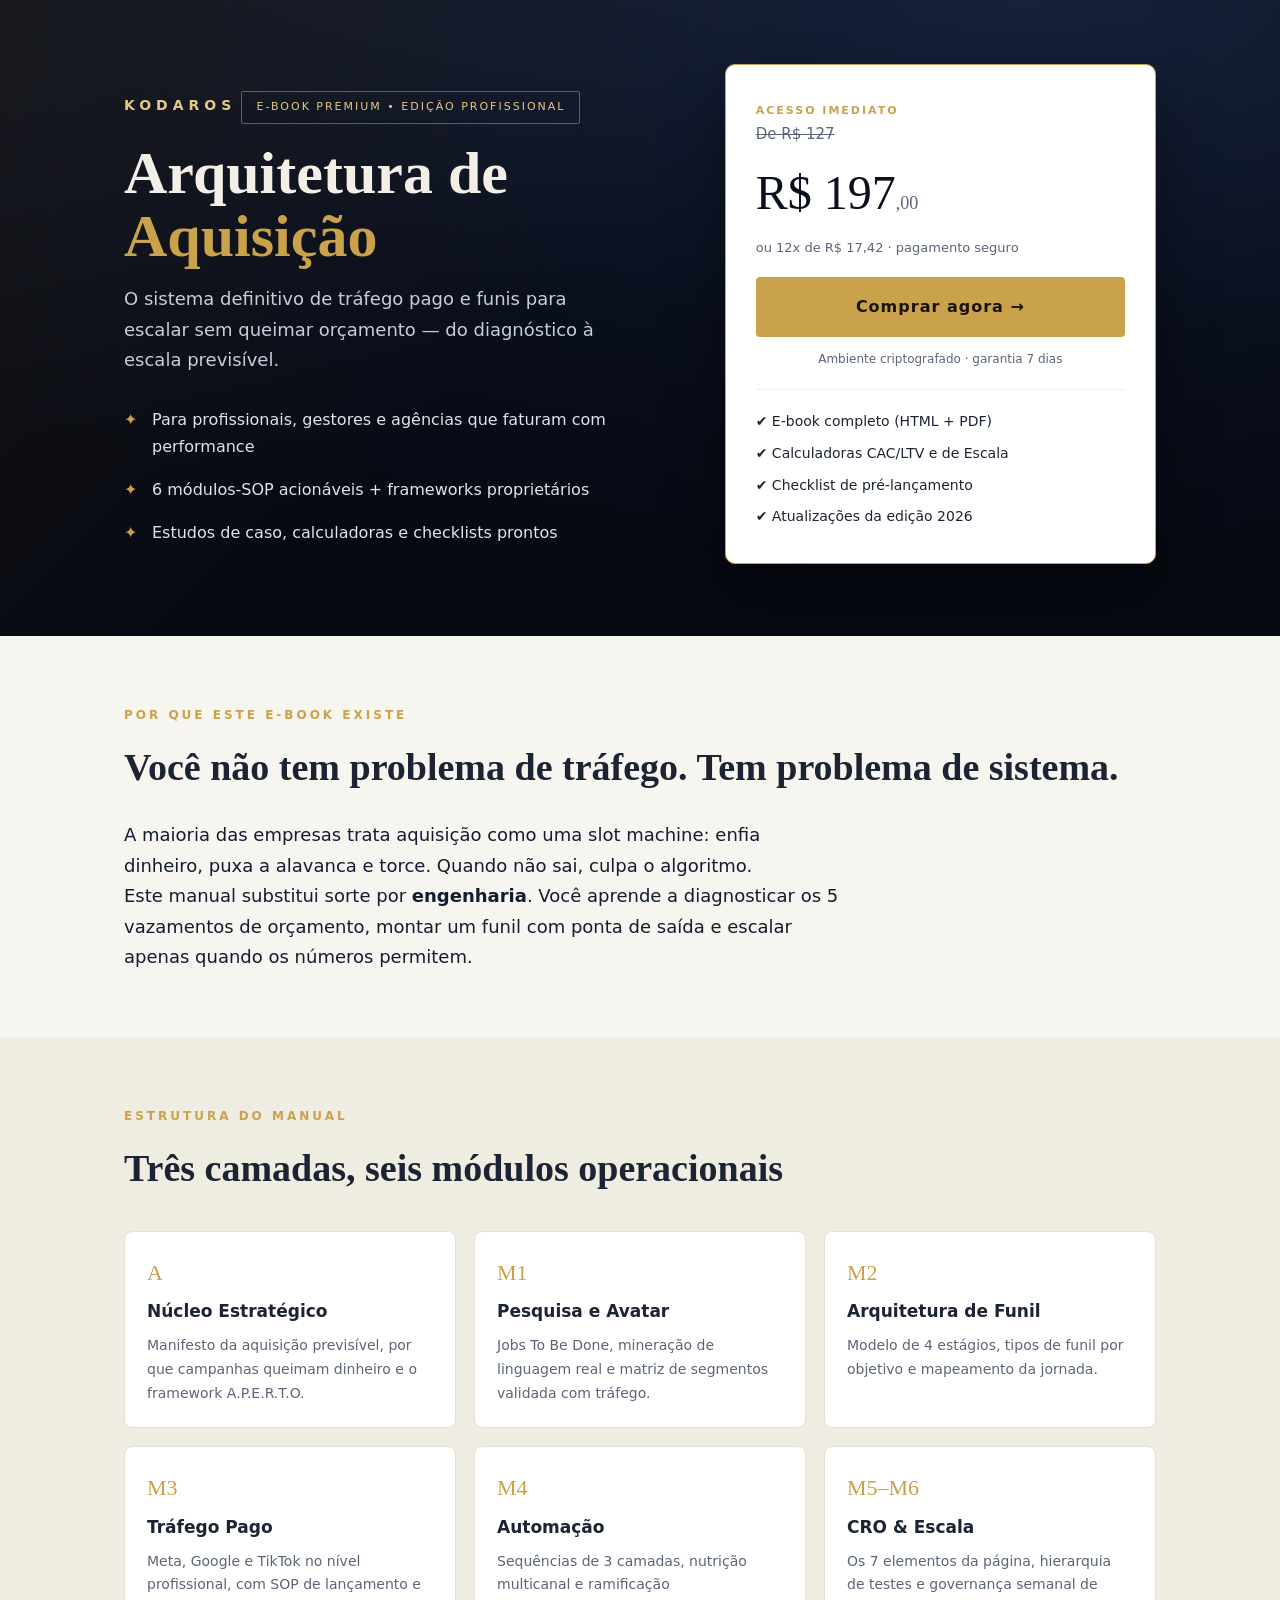
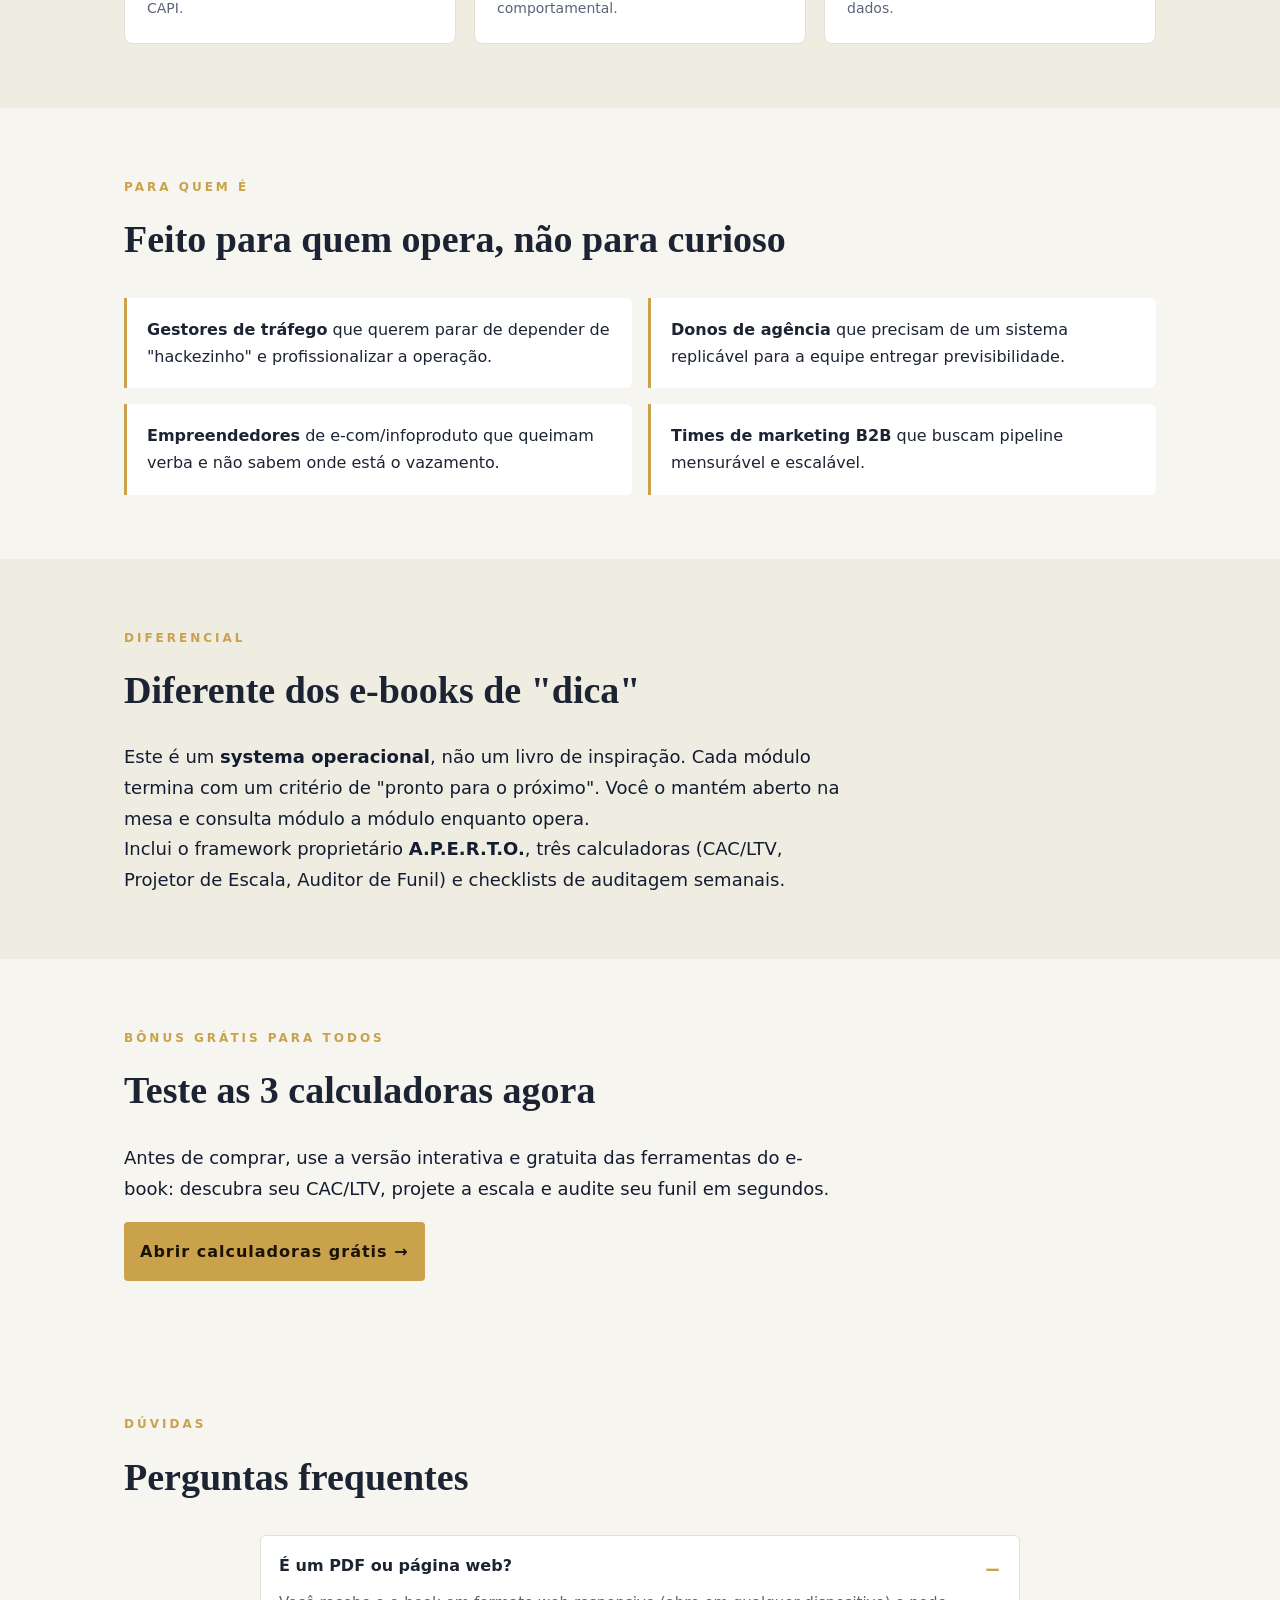
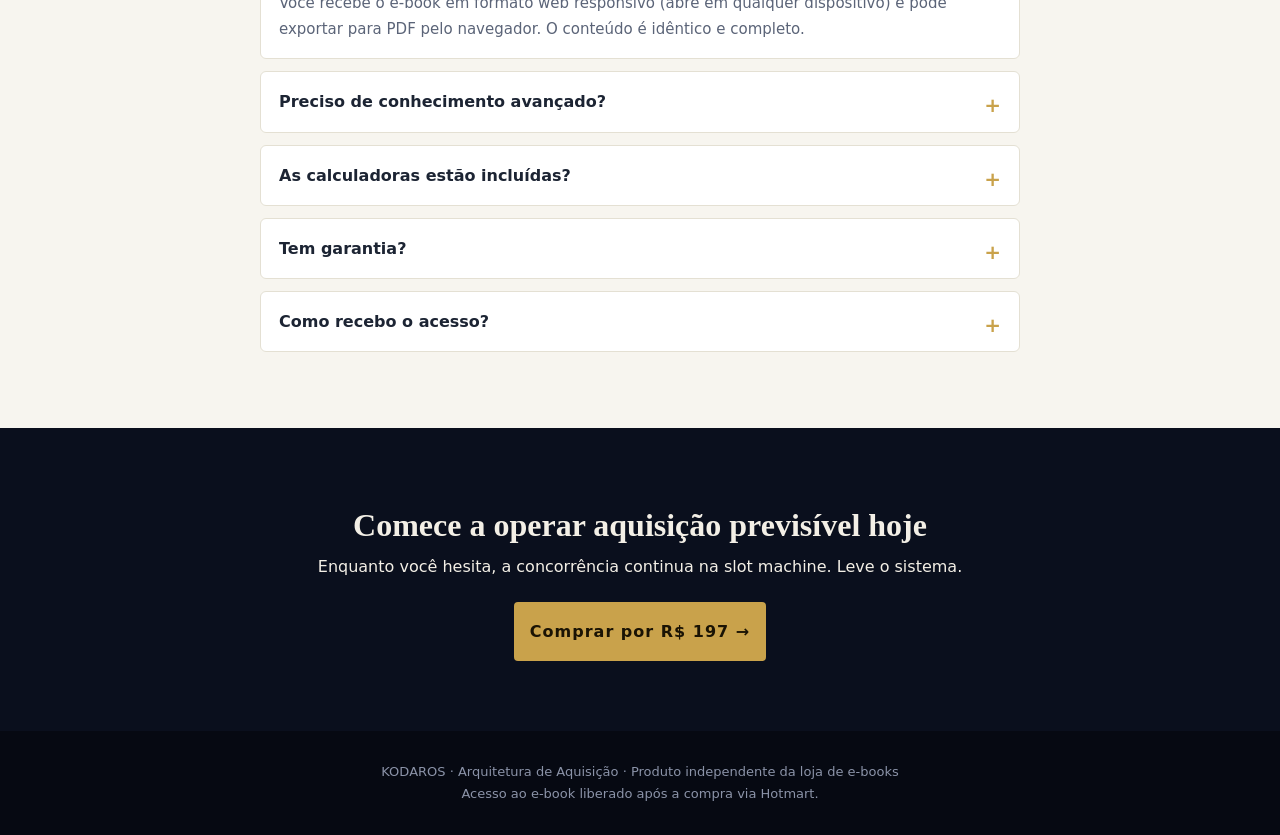
==== venda.html @ 5b54c1ec "Lanca site de vendas Arquitetura de Aquisicao (venda + calculadoras)" ====
<!DOCTYPE html>
<html lang="pt-BR">
<head>
<meta charset="UTF-8">
<meta name="viewport" content="width=device-width, initial-scale=1.0">
<title>Arquitetura de Aquisição — E-book Premium | KODAROS</title>
<meta name="description" content="O sistema definitivo de tráfego pago e funis para escalar sem queimar orçamento. E-book avançado para profissionais e agências. R$ 197.">
<link rel="stylesheet" href="venda.css">
</head>
<body>

<!-- HERO -->
<section class="hero">
  <div class="wrap">
    <div>
      <span class="brand">KODAROS</span>
      <span class="kicker">E-book Premium • Edição Profissional</span>
      <h1>Arquitetura de <em>Aquisição</em></h1>
      <p class="sub">O sistema definitivo de tráfego pago e funis para escalar sem queimar orçamento — do diagnóstico à escala previsível.</p>
      <ul>
        <li>Para profissionais, gestores e agências que faturam com performance</li>
        <li>6 módulos-SOP acionáveis + frameworks proprietários</li>
        <li>Estudos de caso, calculadoras e checklists prontos</li>
      </ul>
    </div>
    <div class="pricecard">
      <span class="tag">Acesso imediato</span>
      <div class="old">De R$ 127</div>
      <div class="now">R$ 197<small>,00</small></div>
      <div class="pay">ou 12x de R$ 17,42 · pagamento seguro</div>
      <a class="btn-buy" href="https://pay.hotmart.com/SEULINK" target="_blank" rel="noopener">Comprar agora →</a>
      <div class="secure">Ambiente criptografado · garantia 7 dias</div>
      <div class="inc">
        <div>✔ E-book completo (HTML + PDF)</div>
        <div>✔ Calculadoras CAC/LTV e de Escala</div>
        <div>✔ Checklist de pré-lançamento</div>
        <div>✔ Atualizações da edição 2026</div>
      </div>
    </div>
  </div>
</section>

<!-- O PROBLEMA -->
<section class="block">
  <div class="wrap">
    <span class="eyebrow">Por que este e-book existe</span>
    <h2 class="title">Você não tem problema de tráfego. Tem problema de sistema.</h2>
    <p class="lead">A maioria das empresas trata aquisição como uma slot machine: enfia dinheiro, puxa a alavanca e torce. Quando não sai, culpa o algoritmo.</p>
    <p class="lead">Este manual substitui sorte por <strong>engenharia</strong>. Você aprende a diagnosticar os 5 vazamentos de orçamento, montar um funil com ponta de saída e escalar apenas quando os números permitem.</p>
  </div>
</section>

<!-- O QUE VOCÊ RECEBE / MÓDULOS -->
<section class="block alt">
  <div class="wrap">
    <span class="eyebrow">Estrutura do manual</span>
    <h2 class="title">Três camadas, seis módulos operacionais</h2>
    <div class="grid3">
      <div class="card"><div class="n">A</div><h4>Núcleo Estratégico</h4><p>Manifesto da aquisição previsível, por que campanhas queimam dinheiro e o framework A.P.E.R.T.O.</p></div>
      <div class="card"><div class="n">M1</div><h4>Pesquisa e Avatar</h4><p>Jobs To Be Done, mineração de linguagem real e matriz de segmentos validada com tráfego.</p></div>
      <div class="card"><div class="n">M2</div><h4>Arquitetura de Funil</h4><p>Modelo de 4 estágios, tipos de funil por objetivo e mapeamento da jornada.</p></div>
      <div class="card"><div class="n">M3</div><h4>Tráfego Pago</h4><p>Meta, Google e TikTok no nível profissional, com SOP de lançamento e CAPI.</p></div>
      <div class="card"><div class="n">M4</div><h4>Automação</h4><p>Sequências de 3 camadas, nutrição multicanal e ramificação comportamental.</p></div>
      <div class="card"><div class="n">M5–M6</div><h4>CRO & Escala</h4><p>Os 7 elementos da página, hierarquia de testes e governança semanal de dados.</p></div>
    </div>
  </div>
</section>

<!-- PARA QUEM -->
<section class="block">
  <div class="wrap">
    <span class="eyebrow">Para quem é</span>
    <h2 class="title">Feito para quem opera, não para curioso</h2>
    <div class="aud">
      <div class="item"><strong>Gestores de tráfego</strong> que querem parar de depender de "hackezinho" e profissionalizar a operação.</div>
      <div class="item"><strong>Donos de agência</strong> que precisam de um sistema replicável para a equipe entregar previsibilidade.</div>
      <div class="item"><strong>Empreendedores</strong> de e-com/infoproduto que queimam verba e não sabem onde está o vazamento.</div>
      <div class="item"><strong>Times de marketing B2B</strong> que buscam pipeline mensurável e escalável.</div>
    </div>
  </div>
</section>

<!-- DIFERENCIAL -->
<section class="block alt">
  <div class="wrap">
    <span class="eyebrow">Diferencial</span>
    <h2 class="title">Diferente dos e-books de "dica"</h2>
    <p class="lead">Este é um <strong>systema operacional</strong>, não um livro de inspiração. Cada módulo termina com um critério de "pronto para o próximo". Você o mantém aberto na mesa e consulta módulo a módulo enquanto opera.</p>
    <p class="lead">Inclui o framework proprietário <strong>A.P.E.R.T.O.</strong>, três calculadoras (CAC/LTV, Projetor de Escala, Auditor de Funil) e checklists de auditagem semanais.</p>
  </div>
</section>

<!-- CALCULADORAS GRÁTIS -->
<section class="block">
  <div class="wrap">
    <span class="eyebrow">Bônus grátis para todos</span>
    <h2 class="title">Teste as 3 calculadoras agora</h2>
    <p class="lead">Antes de comprar, use a versão interativa e gratuita das ferramentas do e-book: descubra seu CAC/LTV, projete a escala e audite seu funil em segundos.</p>
    <p style="margin-top:18px"><a class="btn-buy" style="display:inline-block;max-width:320px" href="calculadoras.html">Abrir calculadoras grátis →</a></p>
  </div>
</section>

<!-- FAQ -->
<section class="block">
  <div class="wrap">
    <span class="eyebrow">Dúvidas</span>
    <h2 class="title">Perguntas frequentes</h2>
    <div class="faq">
      <details open><summary>É um PDF ou página web?</summary><p>Você recebe o e-book em formato web responsivo (abre em qualquer dispositivo) e pode exportar para PDF pelo navegador. O conteúdo é idêntico e completo.</p></details>
      <details><summary>Preciso de conhecimento avançado?</summary><p>O conteúdo é nível profissional, mas estruturado em SOPs passo a passo. Quem já opera tráfego absorve rápido; iniciantes avançados também conseguem seguir.</p></details>
      <details><summary>As calculadoras estão incluídas?</summary><p>Sim. As planilhas de CAC/LTV, Projetor de Escala e Auditor de Funil são disponibilizadas para compradores verificados via e-mail de confirmação.</p></details>
      <details><summary>Tem garantia?</summary><p>Sim, 7 dias. Se não for para você, devolvemos o valor integral — sem perguntas.</p></details>
      <details><summary>Como recebo o acesso?</summary><p>Após a confirmação do pagamento, você recebe por e-mail o link de acesso imediato ao e-book e às planilhas.</p></details>
    </div>
  </div>
</section>

<!-- CTA FINAL -->
<section class="final">
  <div class="wrap">
    <h2>Comece a operar aquisição previsível hoje</h2>
    <p>Enquanto você hesita, a concorrência continua na slot machine. Leve o sistema.</p>
    <a class="btn-buy" href="https://pay.hotmart.com/SEULINK" target="_blank" rel="noopener">Comprar por R$ 197 →</a>
  </div>
</section>

<footer class="foot">
  <div class="wrap">
    KODAROS · Arquitetura de Aquisição · Produto independente da loja de e-books<br>
    Acesso ao e-book liberado após a compra via Hotmart.
  </div>
</footer>

</body>
</html>
---- venda.css ----
/* =========================================================
   ARQUITETURA DE AQUISIÇÃO — Landing de Vendas (R$197)
   Estilo executivo distinto do e-book e do site principal.
   ========================================================= */
* { box-sizing: border-box; margin: 0; padding: 0; }
:root {
  --navy: #0a0f1d;
  --navy2: #131c30;
  --gold: #c9a24b;
  --gold2: #e4c986;
  --paper: #f7f5ef;
  --ink: #1c2433;
  --muted: #5b6478;
  --sans: "Figtree", "Segoe UI", system-ui, sans-serif;
  --serif: Georgia, "Times New Roman", serif;
}
body { font-family: var(--sans); color: var(--ink); background: var(--paper); line-height: 1.7; }
.wrap { max-width: 1080px; margin: 0 auto; padding: 0 24px; }
a { color: inherit; }

/* HERO */
.hero { background: radial-gradient(120% 90% at 80% 0%, #16213b, #0a0f1d 60%, #060912); color: #f3efe6; padding: 64px 0 72px; position: relative; overflow: hidden; }
.hero::after { content:""; position:absolute; inset:0; background: linear-gradient(135deg, rgba(201,162,75,.08), transparent 45%); pointer-events:none; }
.hero .wrap { display: grid; grid-template-columns: 1.3fr 1fr; gap: 40px; align-items: center; position: relative; z-index: 2; }
.brand { letter-spacing: 5px; font-weight: 700; color: var(--gold2); font-size: 14px; }
.hero .kicker { display:inline-block; border:1px solid rgba(201,162,75,.5); color: var(--gold2); padding:6px 14px; border-radius:2px; font-size:11px; letter-spacing:2px; text-transform:uppercase; margin:18px 0; }
.hero h1 { font-family: var(--serif); font-size: clamp(34px, 6vw, 60px); line-height: 1.05; }
.hero h1 em { color: var(--gold); font-style: normal; }
.hero p.sub { color: #c7cdda; font-size: 18px; font-weight: 300; margin-top: 16px; max-width: 480px; }
.hero ul { margin: 22px 0 0; padding-left: 0; list-style: none; }
.hero ul li { padding: 8px 0 8px 28px; position: relative; color: #dfe3ec; }
.hero ul li::before { content:"✦"; position:absolute; left:0; color: var(--gold); }

/* CARD PREÇO */
.pricecard { background: #fff; color: var(--ink); border-radius: 10px; padding: 30px; box-shadow: 0 30px 60px rgba(0,0,0,.4); border: 1px solid var(--gold); }
.pricecard .tag { font-size: 11px; letter-spacing: 2px; text-transform: uppercase; color: var(--gold); font-weight: 700; }
.pricecard .old { color: var(--muted); text-decoration: line-through; font-size: 15px; }
.pricecard .now { font-family: var(--serif); font-size: 48px; color: var(--navy); margin: 4px 0; }
.pricecard .now small { font-size: 18px; color: var(--muted); }
.pricecard .pay { font-size: 13px; color: var(--muted); margin-bottom: 18px; }
.btn-buy { display: block; text-align: center; background: var(--gold); color: #1a1304; font-weight: 700; padding: 16px; border-radius: 4px; text-decoration: none; letter-spacing: 1px; transition: transform .15s ease, background .2s; }
.btn-buy:hover { background: var(--gold2); transform: translateY(-2px); }
.pricecard .secure { text-align: center; font-size: 12px; color: var(--muted); margin-top: 12px; }
.pricecard .inc { margin-top: 20px; border-top: 1px solid #eee; padding-top: 16px; font-size: 14px; }
.pricecard .inc div { padding: 4px 0; }

/* SEÇÕES */
section.block { padding: 64px 0; }
section.block.alt { background: #efece2; }
.eyebrow { color: var(--gold); letter-spacing: 3px; font-size: 12px; text-transform: uppercase; font-weight: 700; }
h2.title { font-family: var(--serif); font-size: clamp(26px, 4vw, 38px); margin: 8px 0 20px; }
p.lead { font-size: 18px; color: var(--navy2); max-width: 720px; }

/* GRID DE MÓDULOS */
.grid3 { display: grid; grid-template-columns: repeat(3,1fr); gap: 18px; margin-top: 30px; }
.card { background: #fff; border: 1px solid #e4e0d3; border-radius: 8px; padding: 22px; }
.card .n { font-family: var(--serif); font-size: 22px; color: var(--gold); }
.card h4 { font-size: 17px; margin: 6px 0 8px; }
.card p { font-size: 14px; color: var(--muted); }

/* PARA QUEM */
.aud { display: grid; grid-template-columns: repeat(2,1fr); gap: 16px; margin-top: 26px; }
.aud .item { background: #fff; padding: 18px 20px; border-left: 3px solid var(--gold); border-radius: 0 6px 6px 0; }

/* FAQ */
.faq { max-width: 760px; margin: 26px auto 0; }
.faq details { background: #fff; border: 1px solid #e4e0d3; border-radius: 6px; padding: 16px 18px; margin-bottom: 12px; }
.faq summary { font-weight: 600; cursor: pointer; list-style: none; }
.faq summary::-webkit-details-marker { display: none; }
.faq summary::after { content: "+"; float: right; color: var(--gold); font-size: 20px; }
.faq details[open] summary::after { content: "−"; }
.faq p { font-size: 15px; color: var(--muted); margin: 12px 0 0; }

/* CTA FINAL */
.final { background: var(--navy); color: #f3efe6; text-align: center; padding: 70px 0; }
.final h2 { font-family: var(--serif); font-size: 32px; }
.final .btn-buy { display: inline-block; max-width: 320px; margin: 22px auto 0; }

/* FOOTER */
.foot { background: #060912; color: #8b93a8; text-align: center; padding: 30px 0; font-size: 13px; }
.foot a { color: var(--gold2); text-decoration: none; }

@media (max-width: 820px) {
  .hero .wrap { grid-template-columns: 1fr; }
  .grid3 { grid-template-columns: 1fr; }
  .aud { grid-template-columns: 1fr; }
}
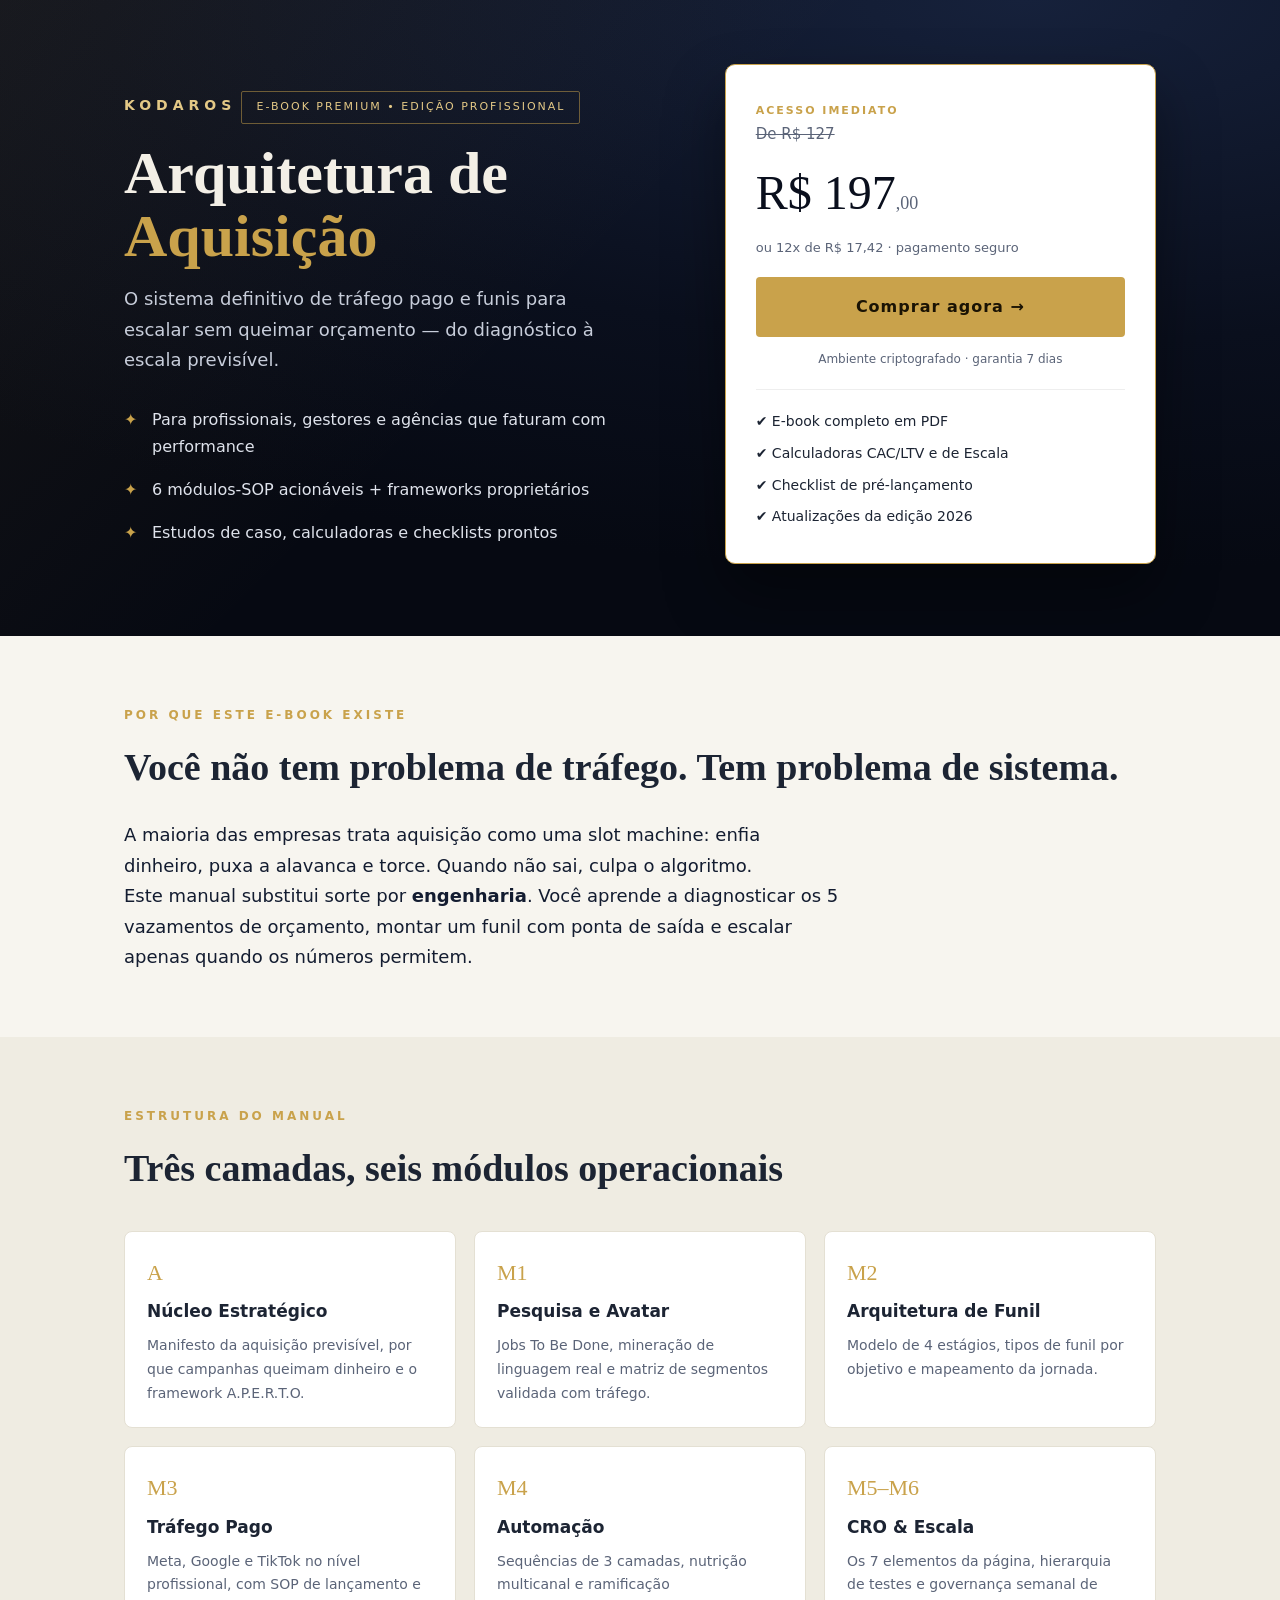
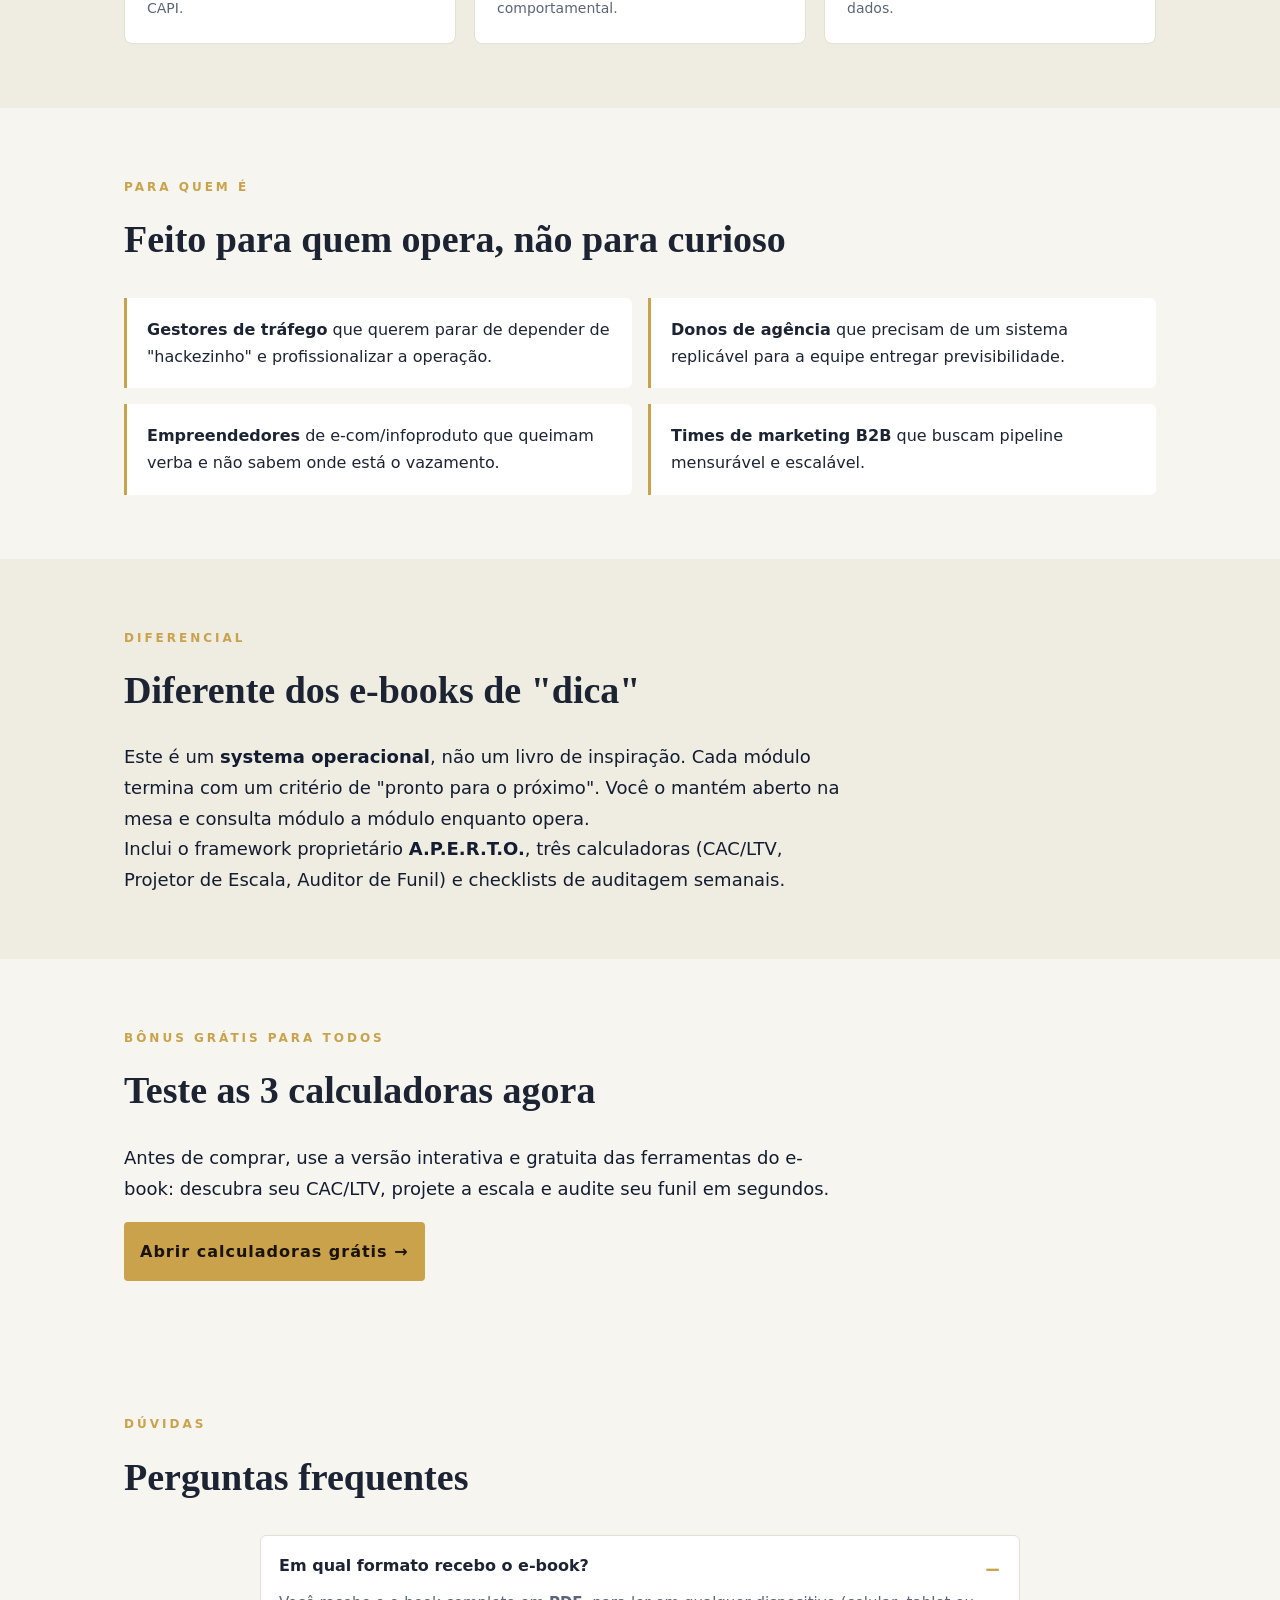
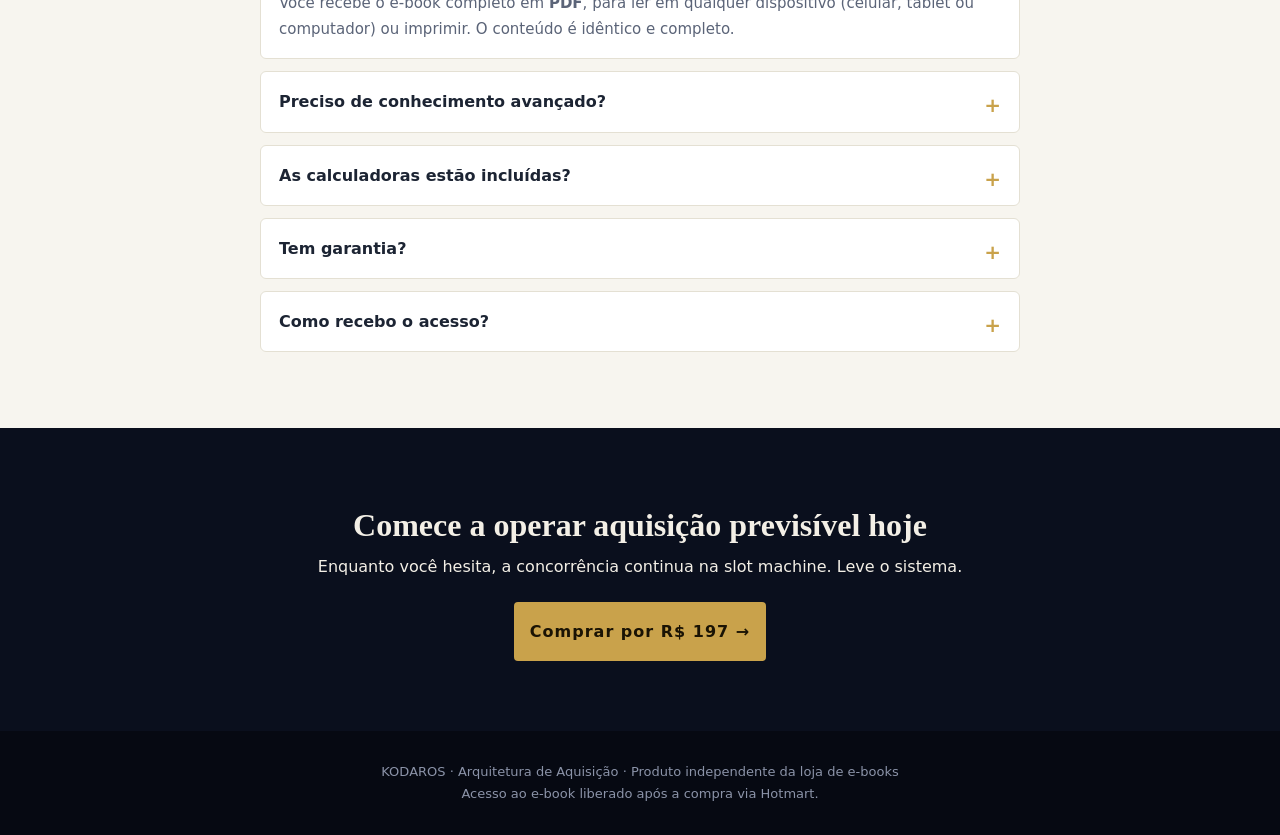
==== commit 78ad4c3c: "Ajusta para entrega em PDF (Hotmart nao aceita HTML): remove referencias a HTML no site de vendas" ====
--- a/venda.html
+++ b/venda.html
@@ -31,7 +31,7 @@
       <a class="btn-buy" href="https://pay.hotmart.com/SEULINK" target="_blank" rel="noopener">Comprar agora →</a>
       <div class="secure">Ambiente criptografado · garantia 7 dias</div>
       <div class="inc">
-        <div>✔ E-book completo (HTML + PDF)</div>
+        <div>✔ E-book completo em PDF</div>
         <div>✔ Calculadoras CAC/LTV e de Escala</div>
         <div>✔ Checklist de pré-lançamento</div>
         <div>✔ Atualizações da edição 2026</div>
@@ -106,11 +106,11 @@
     <span class="eyebrow">Dúvidas</span>
     <h2 class="title">Perguntas frequentes</h2>
     <div class="faq">
-      <details open><summary>É um PDF ou página web?</summary><p>Você recebe o e-book em formato web responsivo (abre em qualquer dispositivo) e pode exportar para PDF pelo navegador. O conteúdo é idêntico e completo.</p></details>
+      <details open><summary>Em qual formato recebo o e-book?</summary><p>Você recebe o e-book completo em <strong>PDF</strong>, para ler em qualquer dispositivo (celular, tablet ou computador) ou imprimir. O conteúdo é idêntico e completo.</p></details>
       <details><summary>Preciso de conhecimento avançado?</summary><p>O conteúdo é nível profissional, mas estruturado em SOPs passo a passo. Quem já opera tráfego absorve rápido; iniciantes avançados também conseguem seguir.</p></details>
-      <details><summary>As calculadoras estão incluídas?</summary><p>Sim. As planilhas de CAC/LTV, Projetor de Escala e Auditor de Funil são disponibilizadas para compradores verificados via e-mail de confirmação.</p></details>
+      <details><summary>As calculadoras estão incluídas?</summary><p>Sim. As calculadoras de CAC/LTV, Projetor de Escala e Auditor de Funil ficam no <strong>site de vendas público</strong> e são gratuitas para todos — acesse pela seção "Teste as 3 calculadoras".</p></details>
       <details><summary>Tem garantia?</summary><p>Sim, 7 dias. Se não for para você, devolvemos o valor integral — sem perguntas.</p></details>
-      <details><summary>Como recebo o acesso?</summary><p>Após a confirmação do pagamento, você recebe por e-mail o link de acesso imediato ao e-book e às planilhas.</p></details>
+      <details><summary>Como recebo o acesso?</summary><p>Após a confirmação do pagamento, você recebe por e-mail o link de acesso imediato para baixar o e-book em PDF e o guia de uso.</p></details>
     </div>
   </div>
 </section>
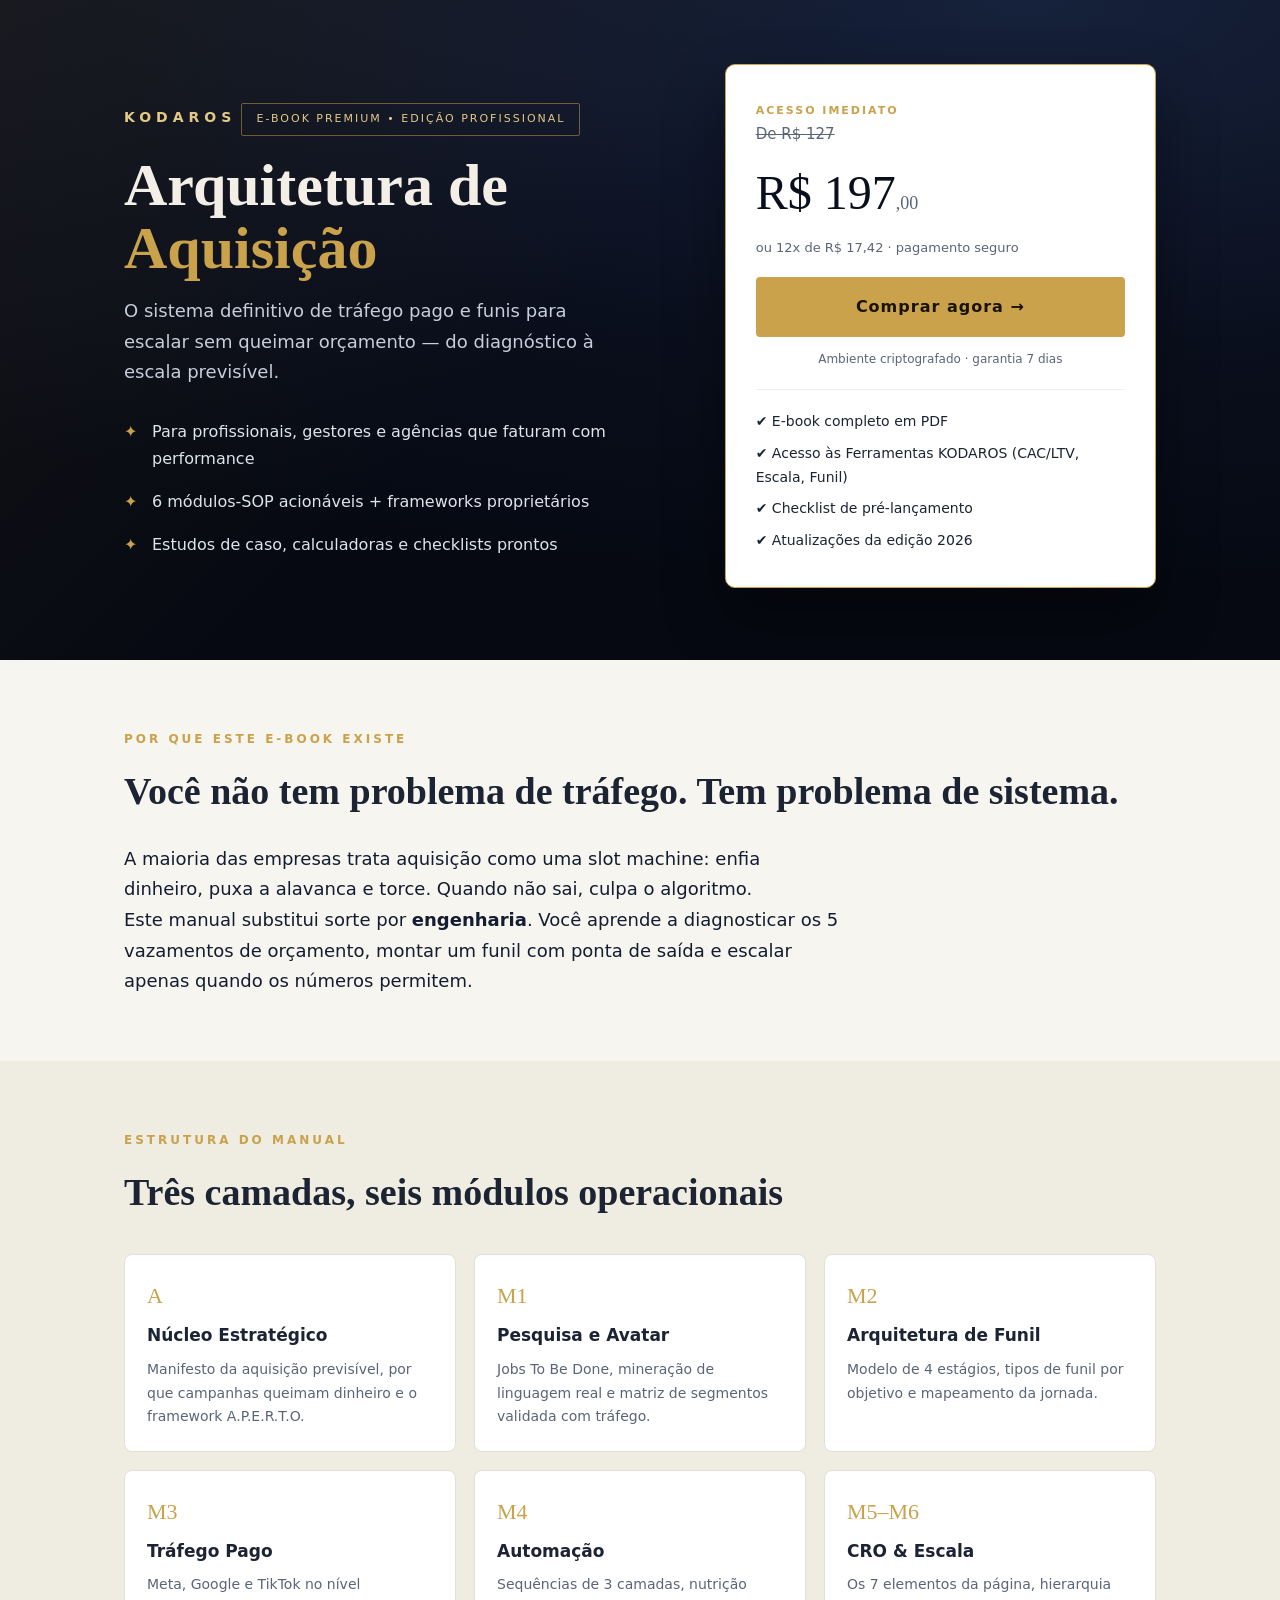
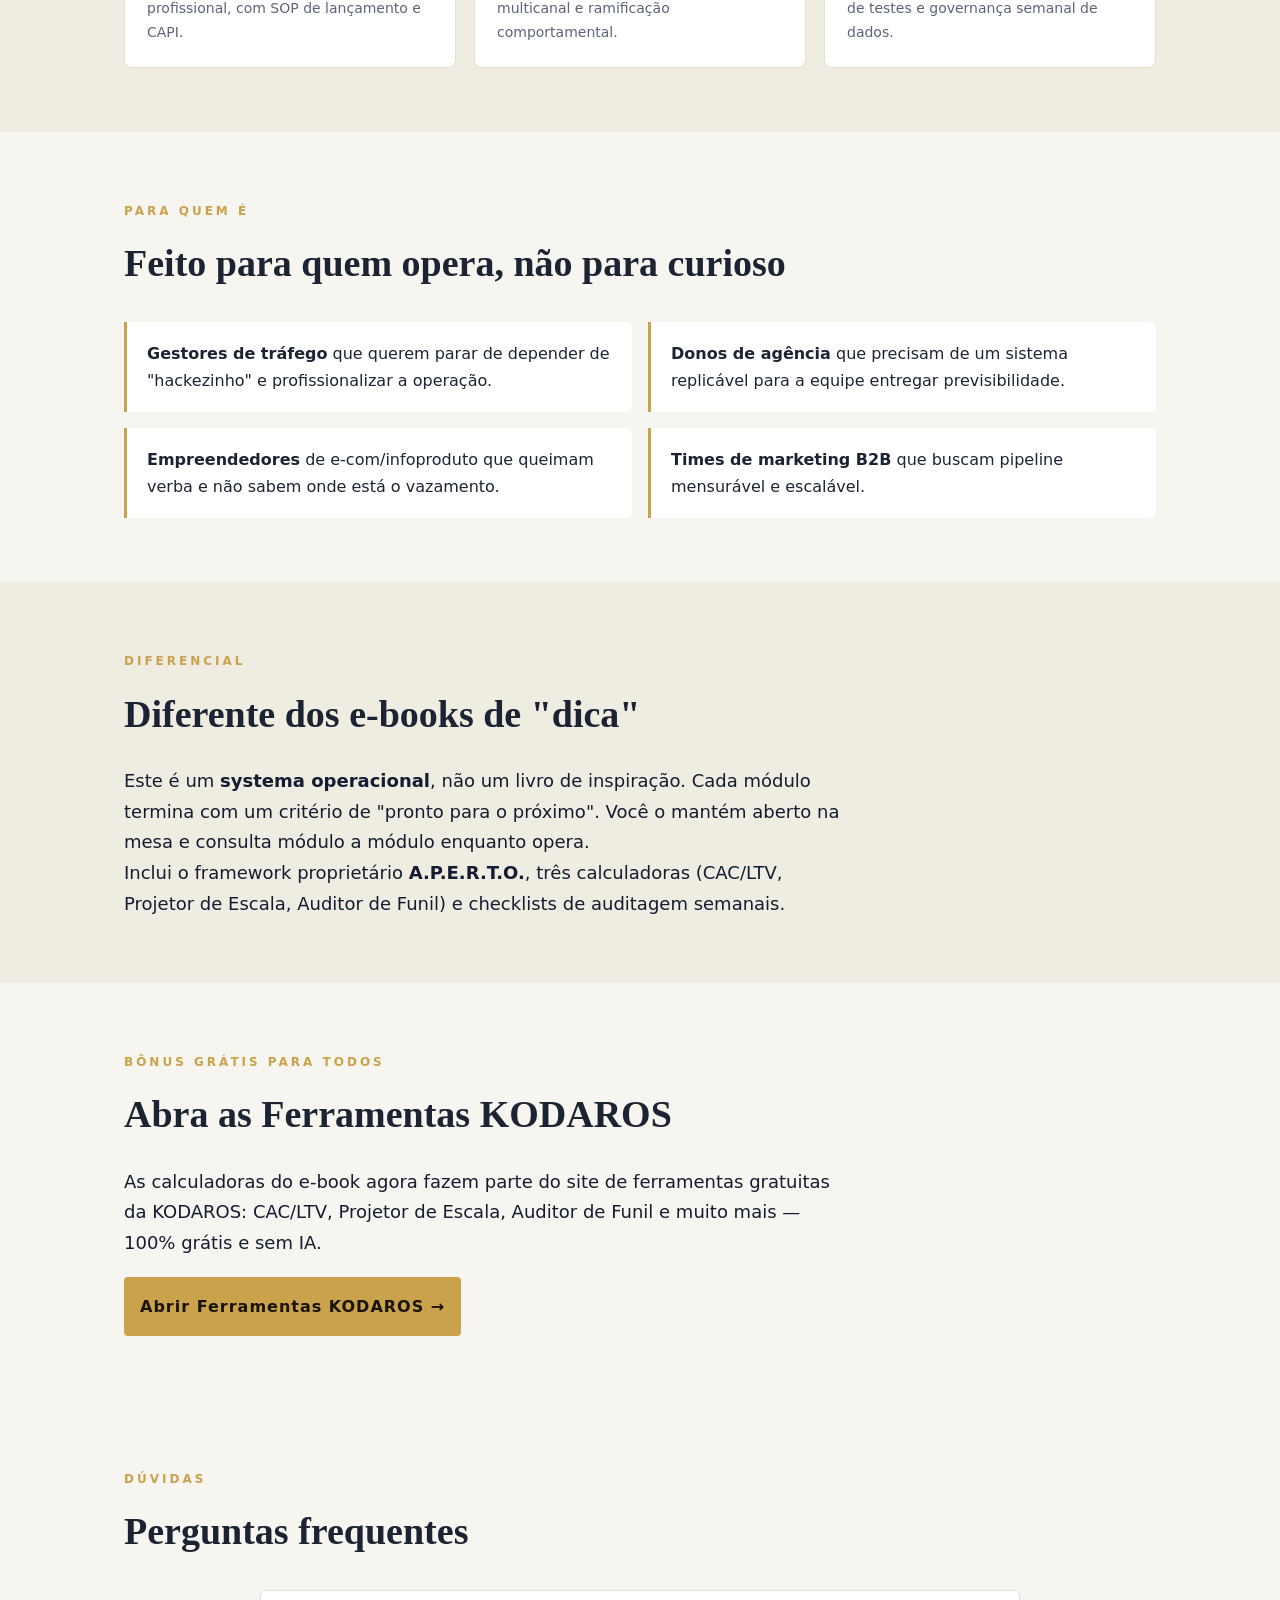
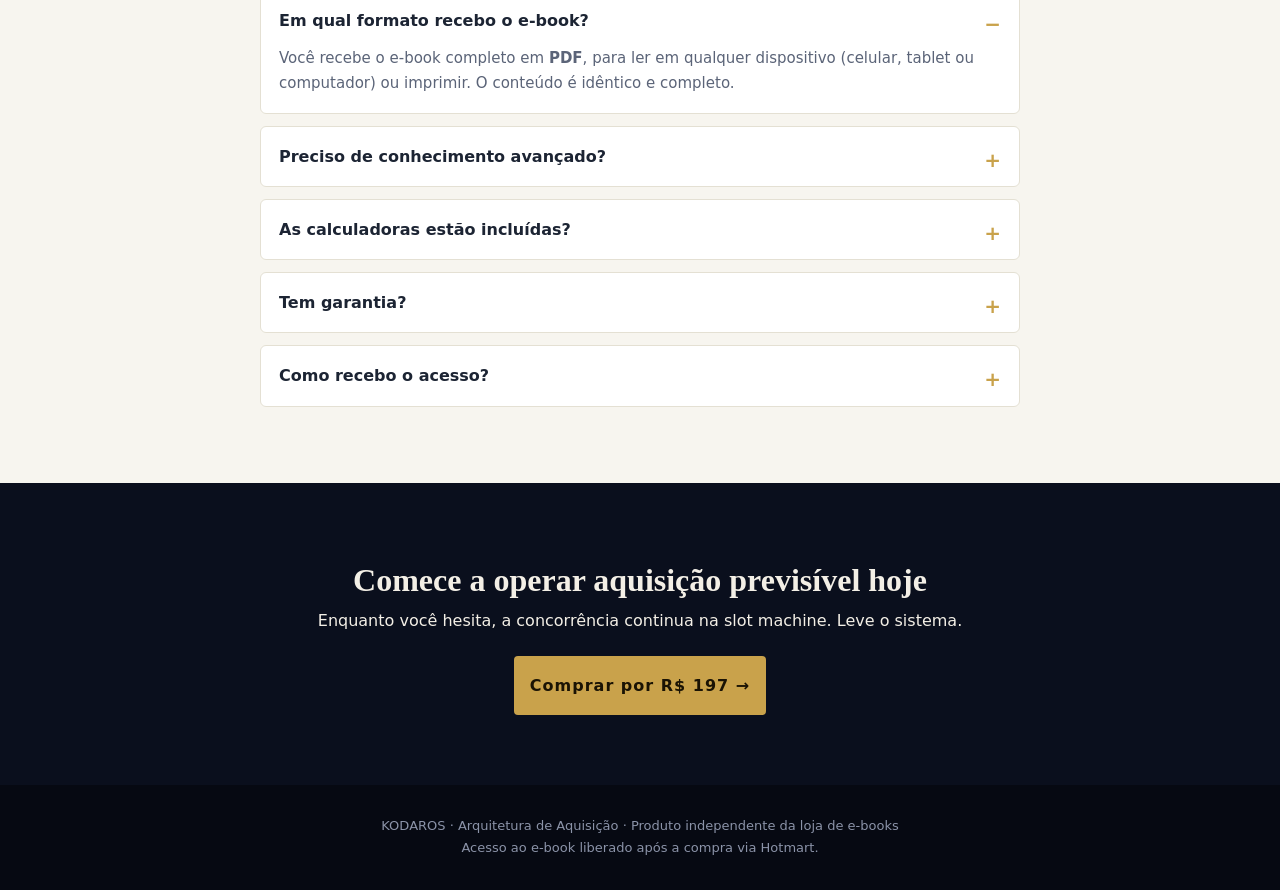
==== commit f0247608: "Remove calculadoras e aponta para Ferramentas KODAROS" ====
--- a/venda.html
+++ b/venda.html
@@ -28,11 +28,12 @@
       <div class="old">De R$ 127</div>
       <div class="now">R$ 197<small>,00</small></div>
       <div class="pay">ou 12x de R$ 17,42 · pagamento seguro</div>
-      <a class="btn-buy" href="https://pay.hotmart.com/SEULINK" target="_blank" rel="noopener">Comprar agora →</a>
+      <!-- LINK DE CHECKOUT DA HOTMART: definido abaixo -->
+      <a class="btn-buy" href="https://pay.hotmart.com/B107295159O" target="_blank" rel="noopener">Comprar agora →</a>
       <div class="secure">Ambiente criptografado · garantia 7 dias</div>
       <div class="inc">
         <div>✔ E-book completo em PDF</div>
-        <div>✔ Calculadoras CAC/LTV e de Escala</div>
+        <div>✔ Acesso às Ferramentas KODAROS (CAC/LTV, Escala, Funil)</div>
         <div>✔ Checklist de pré-lançamento</div>
         <div>✔ Atualizações da edição 2026</div>
       </div>
@@ -90,13 +91,13 @@
   </div>
 </section>
 
-<!-- CALCULADORAS GRÁTIS -->
+<!-- FERRAMENTAS KODAROS -->
 <section class="block">
   <div class="wrap">
     <span class="eyebrow">Bônus grátis para todos</span>
-    <h2 class="title">Teste as 3 calculadoras agora</h2>
-    <p class="lead">Antes de comprar, use a versão interativa e gratuita das ferramentas do e-book: descubra seu CAC/LTV, projete a escala e audite seu funil em segundos.</p>
-    <p style="margin-top:18px"><a class="btn-buy" style="display:inline-block;max-width:320px" href="calculadoras.html">Abrir calculadoras grátis →</a></p>
+    <h2 class="title">Abra as Ferramentas KODAROS</h2>
+    <p class="lead">As calculadoras do e-book agora fazem parte do site de ferramentas gratuitas da KODAROS: CAC/LTV, Projetor de Escala, Auditor de Funil e muito mais — 100% grátis e sem IA.</p>
+    <p style="margin-top:18px"><a class="btn-buy" style="display:inline-block;max-width:360px" href="https://kelvinoliveiracode.github.io/kodarosferramentas/" target="_blank" rel="noopener">Abrir Ferramentas KODAROS →</a></p>
   </div>
 </section>
 
@@ -108,7 +109,7 @@
     <div class="faq">
       <details open><summary>Em qual formato recebo o e-book?</summary><p>Você recebe o e-book completo em <strong>PDF</strong>, para ler em qualquer dispositivo (celular, tablet ou computador) ou imprimir. O conteúdo é idêntico e completo.</p></details>
       <details><summary>Preciso de conhecimento avançado?</summary><p>O conteúdo é nível profissional, mas estruturado em SOPs passo a passo. Quem já opera tráfego absorve rápido; iniciantes avançados também conseguem seguir.</p></details>
-      <details><summary>As calculadoras estão incluídas?</summary><p>Sim. As calculadoras de CAC/LTV, Projetor de Escala e Auditor de Funil ficam no <strong>site de vendas público</strong> e são gratuitas para todos — acesse pela seção "Teste as 3 calculadoras".</p></details>
+      <details><summary>As calculadoras estão incluídas?</summary><p>Sim. As calculadoras de CAC/LTV, Projetor de Escala e Auditor de Funil fazem parte do <strong>site de ferramentas gratuitas da KODAROS</strong> (kelvinoliveiracode.github.io/kodarosferramentas) e são gratuitas para todos.</p></details>
       <details><summary>Tem garantia?</summary><p>Sim, 7 dias. Se não for para você, devolvemos o valor integral — sem perguntas.</p></details>
       <details><summary>Como recebo o acesso?</summary><p>Após a confirmação do pagamento, você recebe por e-mail o link de acesso imediato para baixar o e-book em PDF e o guia de uso.</p></details>
     </div>
@@ -120,7 +121,8 @@
   <div class="wrap">
     <h2>Comece a operar aquisição previsível hoje</h2>
     <p>Enquanto você hesita, a concorrência continua na slot machine. Leve o sistema.</p>
-    <a class="btn-buy" href="https://pay.hotmart.com/SEULINK" target="_blank" rel="noopener">Comprar por R$ 197 →</a>
+    <!-- LINK DE CHECKOUT DA HOTMART: esta definido abaixo (B107295159O) -->
+    <a class="btn-buy" href="https://pay.hotmart.com/B107295159O" target="_blank" rel="noopener">Comprar por R$ 197 →</a>
   </div>
 </section>
 
